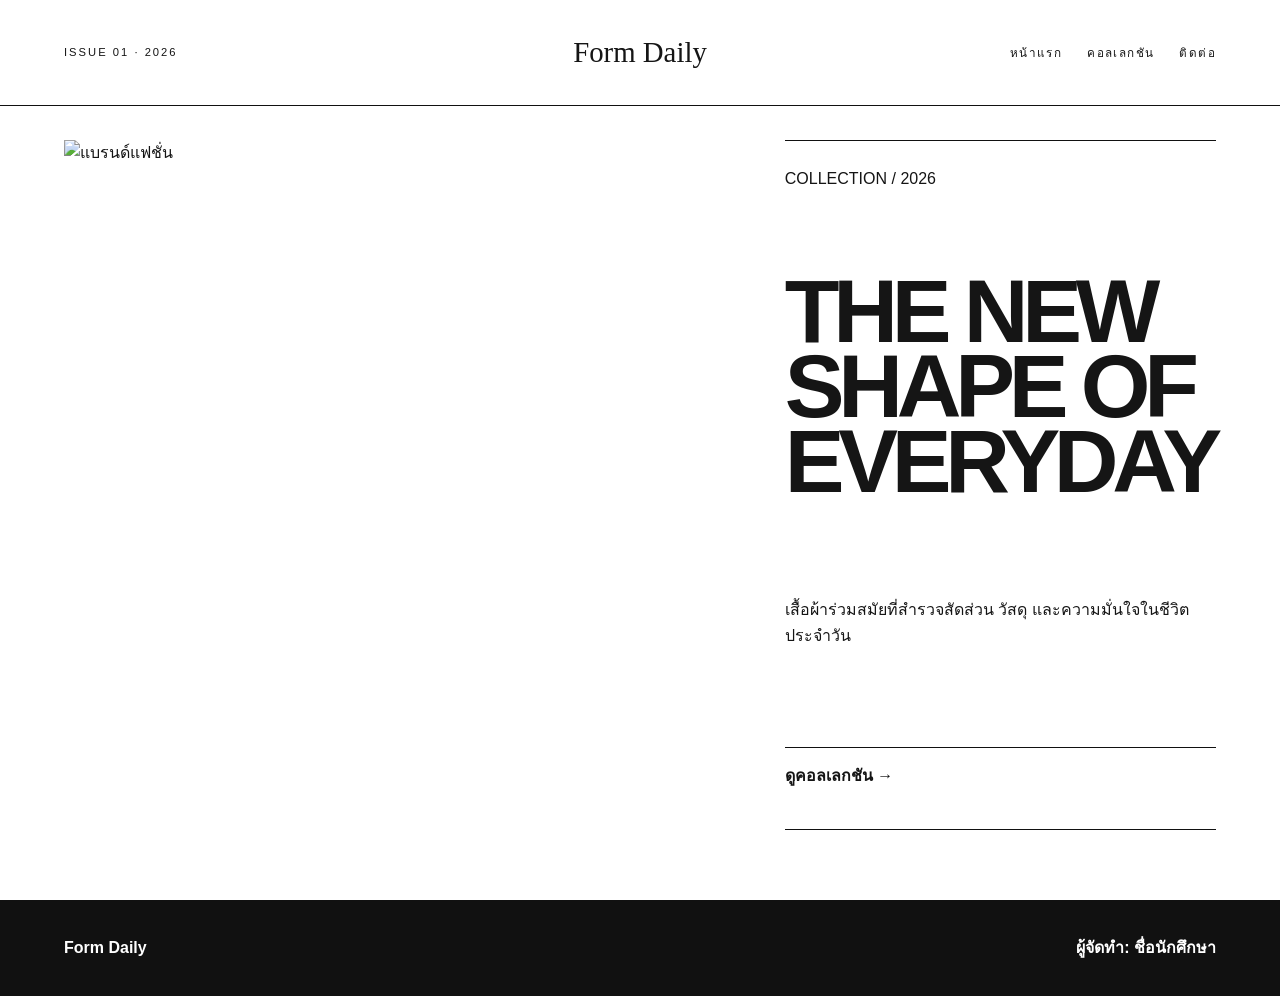
==== index.html @ bb4ecd22 "Add files via upload" ====
<!doctype html><html lang="th"><head><meta charset="utf-8"><meta name="viewport" content="width=device-width,initial-scale=1"><title>หน้าแรก | Form Daily</title><link rel="stylesheet" href="assets/style.css"></head><body class="magazine"><header class="header"><nav class="nav container"><span class="issue">ISSUE 01 · 2026</span><a class="brand" href="front.html">Form Daily</a><div class="links"><a href="front.html">หน้าแรก</a><a href="lookbook.html">คอลเลกชัน</a><a href="hello.html">ติดต่อ</a></div></nav></header><main class="hero"><div class="container hero-grid"><img src="https://images.unsplash.com/photo-1469334031218-e382a71b716b?auto=format&fit=crop&w=1500&q=85" alt="แบรนด์แฟชั่น"><div class="hero-copy"><span>COLLECTION / 2026</span><h1>THE NEW SHAPE OF EVERYDAY</h1><p>เสื้อผ้าร่วมสมัยที่สำรวจสัดส่วน วัสดุ และความมั่นใจในชีวิตประจำวัน</p><a class="button" href="issue.html">ดูคอลเลกชัน →</a></div></div></main><footer class="footer"><div class="container footer-row"><strong>Form Daily</strong><span class="footer-student">ผู้จัดทำ: ชื่อนักศึกษา</span></div></footer></body></html>
---- assets/style.css ----
*{box-sizing:border-box}html{scroll-behavior:smooth}body{margin:0;font-family:Arial,"Noto Sans Thai",sans-serif;color:#172033;background:#fff;line-height:1.65}a{color:inherit}.container{width:min(1160px,90%);margin:auto}img{display:block;max-width:100%;object-fit:cover}.student{padding:22px;border:1px dashed currentColor}.footer-student{font-weight:700}body{color:#151515}.header{border-bottom:1px solid #111}.nav{height:105px;display:grid;grid-template-columns:1fr auto 1fr;align-items:center}.brand{font-family:Georgia,serif;font-size:1.8rem;text-decoration:none;text-align:center}.issue{font-size:.7rem;letter-spacing:.18em}.links{display:flex;gap:25px;justify-content:flex-end}.links a{text-decoration:none;font-size:.73rem;letter-spacing:.12em;text-transform:uppercase}.hero{padding:34px 0 70px}.hero-grid{display:grid;grid-template-columns:1.35fr .65fr;gap:24px}.hero img{width:100%;height:690px}.hero-copy{display:flex;flex-direction:column;justify-content:space-between;border-block:1px solid #111;padding:25px 0}.hero h1{font-family:Arial,sans-serif;font-size:clamp(3.3rem,7vw,7.2rem);line-height:.84;letter-spacing:-.07em;margin:0}.button{display:block;padding:15px 0;border-top:1px solid #111;text-decoration:none;font-weight:800}.page-head{padding:55px 0 35px;border-bottom:1px solid #111}.page-head h1{font-size:clamp(4rem,9vw,8rem);letter-spacing:-.06em;margin:0}.listing{padding:30px 0 80px}.entry{display:grid;grid-template-columns:.7fr 1.3fr;gap:35px;padding:35px 0;border-bottom:1px solid #111}.entry img{width:100%;height:520px}.entry h2{font-family:Georgia,serif;font-size:3rem}.contact{padding:70px 0}.contact-grid{display:grid;grid-template-columns:1.2fr .8fr;gap:70px}.contact h1{font-size:clamp(4rem,8vw,7rem);line-height:.85}.detail{padding:17px 0;border-bottom:1px solid #111}.footer{padding:35px 0;background:#111;color:#fff}.footer-row{display:flex;justify-content:space-between}@media(max-width:800px){body{padding-left:0}.nav{height:auto;min-height:80px;display:flex;align-items:flex-start;flex-direction:column;padding:18px 0}.links{width:100%;flex-direction:row;justify-content:space-between;gap:8px}.hero-grid,.hero,.bento,.entry,.entry:nth-child(even),.contact-grid{grid-template-columns:1fr}.hero{min-height:auto}.hero-bg{height:680px;position:relative}.fullscreen .hero{margin-top:0}.hero-media,.hero img,.entry img{height:400px}.hero-copy{order:2;padding:45px 5vw}.entry:nth-child(even) img{order:0}.side{position:static;width:100%;height:auto;gap:25px}.side .links{display:flex}.mobile-footer{display:block;padding:25px;background:#15222a;color:#fff}.magazine .nav{display:flex}.bento{grid-template-rows:auto}.hero-copy{grid-row:auto}.footer-row{flex-direction:column;gap:15px}}
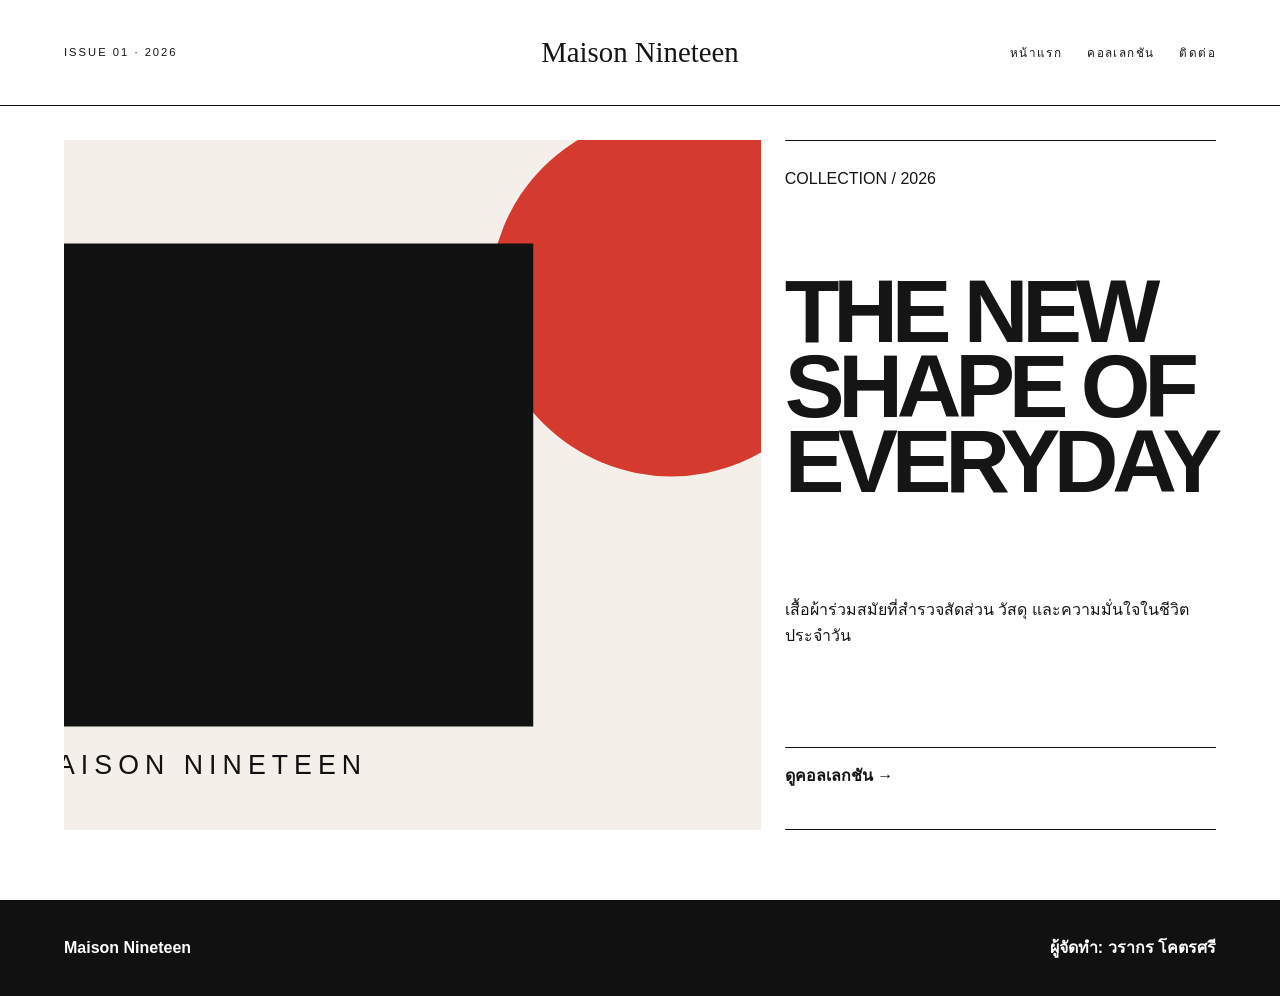
==== commit 79aaf85c: "Update index.html" ====
--- a/index.html
+++ b/index.html
@@ -1 +1 @@
-<!doctype html><html lang="th"><head><meta charset="utf-8"><meta name="viewport" content="width=device-width,initial-scale=1"><title>หน้าแรก | Form Daily</title><link rel="stylesheet" href="assets/style.css"></head><body class="magazine"><header class="header"><nav class="nav container"><span class="issue">ISSUE 01 · 2026</span><a class="brand" href="front.html">Form Daily</a><div class="links"><a href="front.html">หน้าแรก</a><a href="lookbook.html">คอลเลกชัน</a><a href="hello.html">ติดต่อ</a></div></nav></header><main class="hero"><div class="container hero-grid"><img src="https://images.unsplash.com/photo-1469334031218-e382a71b716b?auto=format&fit=crop&w=1500&q=85" alt="แบรนด์แฟชั่น"><div class="hero-copy"><span>COLLECTION / 2026</span><h1>THE NEW SHAPE OF EVERYDAY</h1><p>เสื้อผ้าร่วมสมัยที่สำรวจสัดส่วน วัสดุ และความมั่นใจในชีวิตประจำวัน</p><a class="button" href="issue.html">ดูคอลเลกชัน →</a></div></div></main><footer class="footer"><div class="container footer-row"><strong>Form Daily</strong><span class="footer-student">ผู้จัดทำ: ชื่อนักศึกษา</span></div></footer></body></html>+<!doctype html><html lang="th"><head><meta charset="utf-8"><meta name="viewport" content="width=device-width,initial-scale=1"><title>หน้าแรก | Form Daily</title><link rel="stylesheet" href="assets/style.css"></head><body class="magazine"><header class="header"><nav class="nav container"><span class="issue">ISSUE 01 · 2026</span><a class="brand" href="index.html">Maison Nineteen</a><div class="links"><a href="index.html">หน้าแรก</a><a href="collection.html">คอลเลกชัน</a><a href="contact.html">ติดต่อ</a></div></nav></header><main class="hero"><div class="container hero-grid"><img src="images/fashion-hero.svg" alt="แบรนด์แฟชั่น"><div class="hero-copy"><span>COLLECTION / 2026</span><h1>THE NEW SHAPE OF EVERYDAY</h1><p>เสื้อผ้าร่วมสมัยที่สำรวจสัดส่วน วัสดุ และความมั่นใจในชีวิตประจำวัน</p><a class="button" href="collection.html">ดูคอลเลกชัน →</a></div></div></main><footer class="footer"><div class="container footer-row"><strong>Maison Nineteen</strong><span class="footer-student">ผู้จัดทำ: วรากร โคตรศรี</span></div></footer></body></html>
